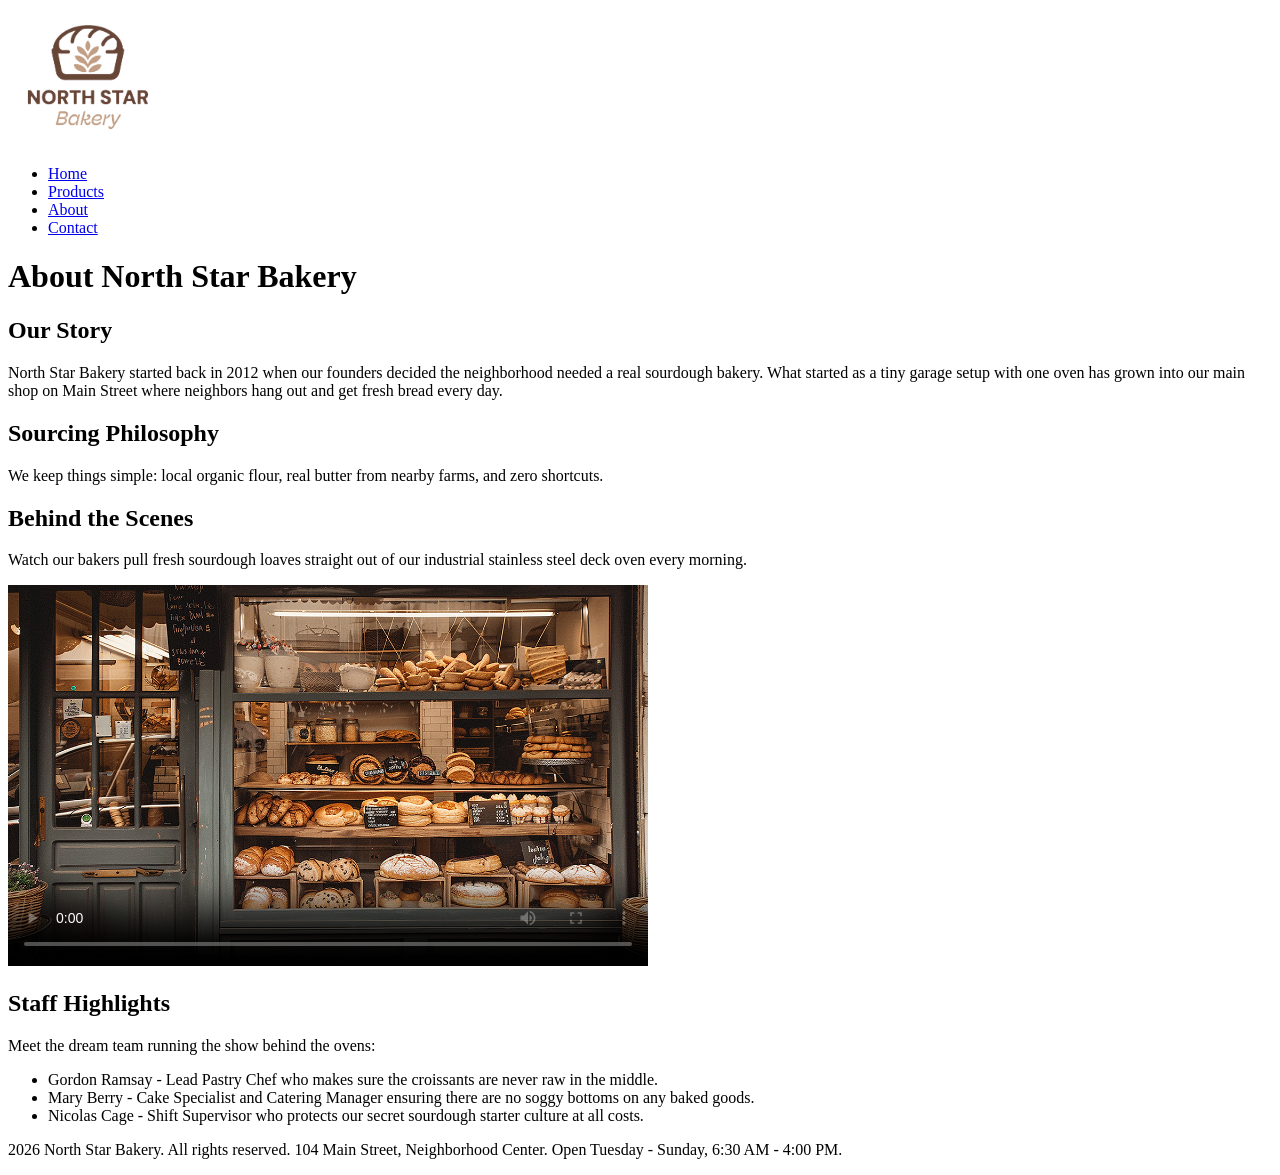
==== about.html @ 25b92d2e "initial commit" ====
<!DOCTYPE html>
<html lang="en">
<head>
  <title>North Star Bakery - About Us</title>
</head>
<body>
  <header>
    <img src="images/bakery-logo_c.png" alt="North Star Bakery logo" width="160" height="137">
    <nav>
      <ul>
        <li><a href="index.html">Home</a></li>
        <li><a href="products.html">Products</a></li>
        <li><a href="about.html">About</a></li>
        <li><a href="contact.html">Contact</a></li>
      </ul>
    </nav>
  </header>

  <main>
    <h1>About North Star Bakery</h1>

    <h2>Our Story</h2>
    <p>North Star Bakery started back in 2012 when our founders decided the neighborhood needed a real sourdough bakery. What started as a tiny garage setup with one oven has grown into our main shop on Main Street where neighbors hang out and get fresh bread every day.</p>

    <h2>Sourcing Philosophy</h2>
    <p>We keep things simple: local organic flour, real butter from nearby farms, and zero shortcuts. </p>

    <h2>Behind the Scenes</h2>
    <p>Watch our bakers pull fresh sourdough loaves straight out of our industrial stainless steel deck oven every morning.</p>
    <video src="assets/videos/bakery-behind-scenes_c.mp4" controls width="640" height="381" poster="images/bakery-storefront_c.png">
      Your browser does not support the video element. <a href="assets/videos/bakery-behind-scenes_c.mp4"> Download </a>
    </video>

    <h2>Staff Highlights</h2>
    <p>Meet the dream team running the show behind the ovens:</p>
    <ul>
      <li>Gordon Ramsay - Lead Pastry Chef who makes sure the croissants are never raw in the middle.</li>
      <li>Mary Berry - Cake Specialist and Catering Manager ensuring there are no soggy bottoms on any baked goods.</li>
      <li>Nicolas Cage - Shift Supervisor who protects our secret sourdough starter culture at all costs.</li>
    </ul>
  </main>

  <footer>
    <p>2026 North Star Bakery. All rights reserved. 104 Main Street, Neighborhood Center. Open Tuesday - Sunday, 6:30 AM - 4:00 PM.</p>
  </footer>
</body>
</html>
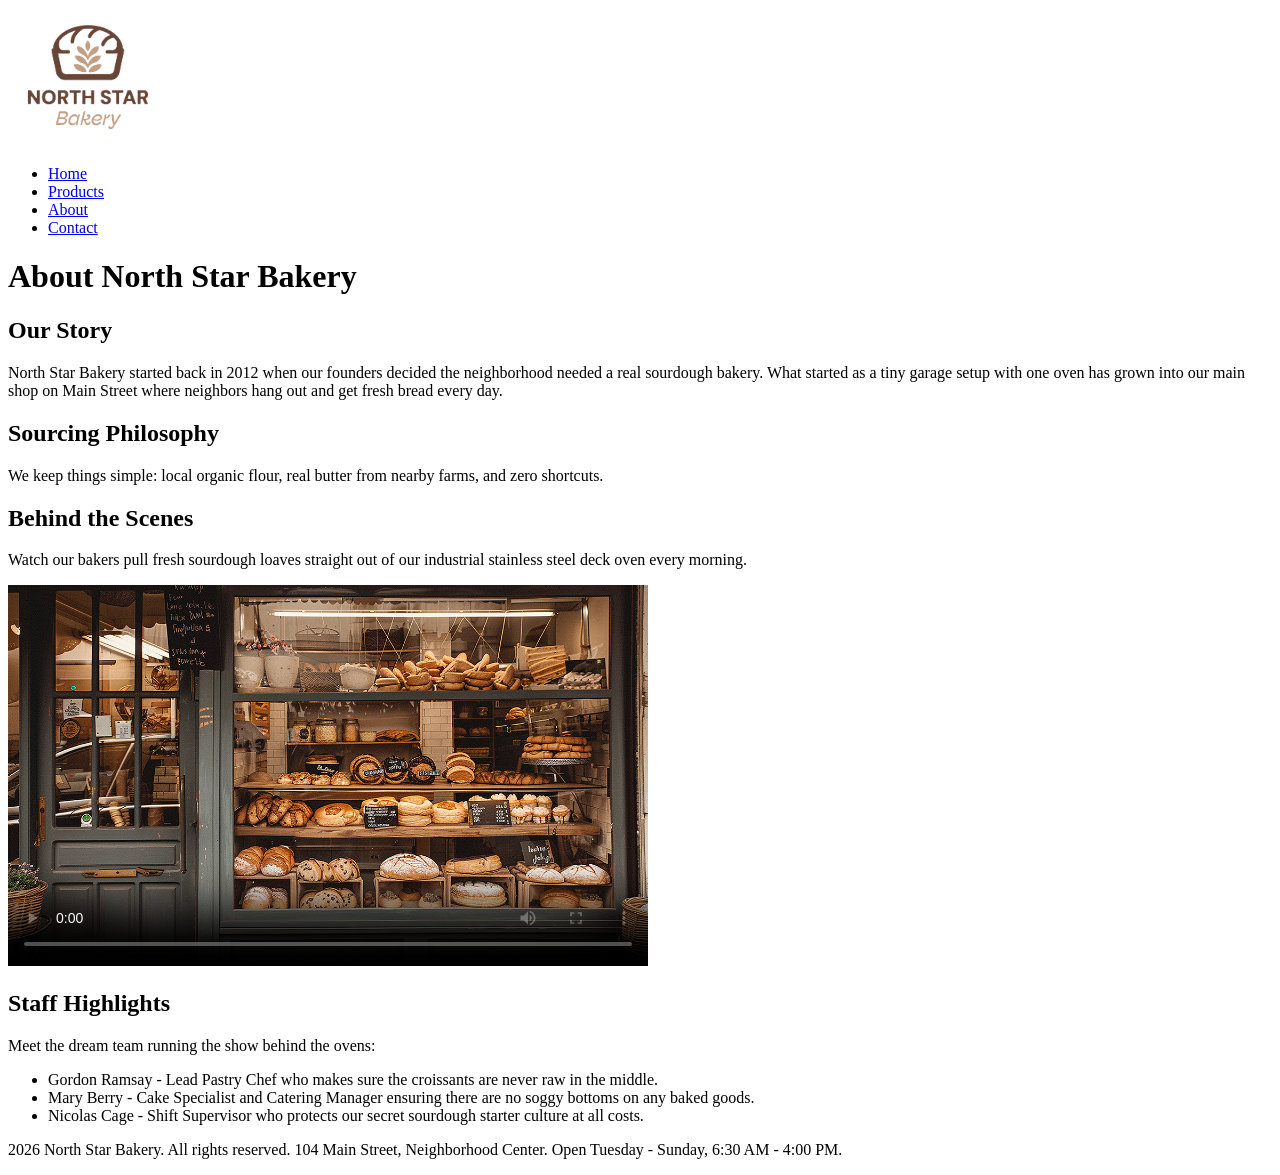
==== commit ae094754: "feat: add stylesheet" ====
--- a/about.html
+++ b/about.html
@@ -2,6 +2,7 @@
 <html lang="en">
 <head>
   <title>North Star Bakery - About Us</title>
+  <link rel="stylesheet" href="style.css">
 </head>
 <body>
   <header>
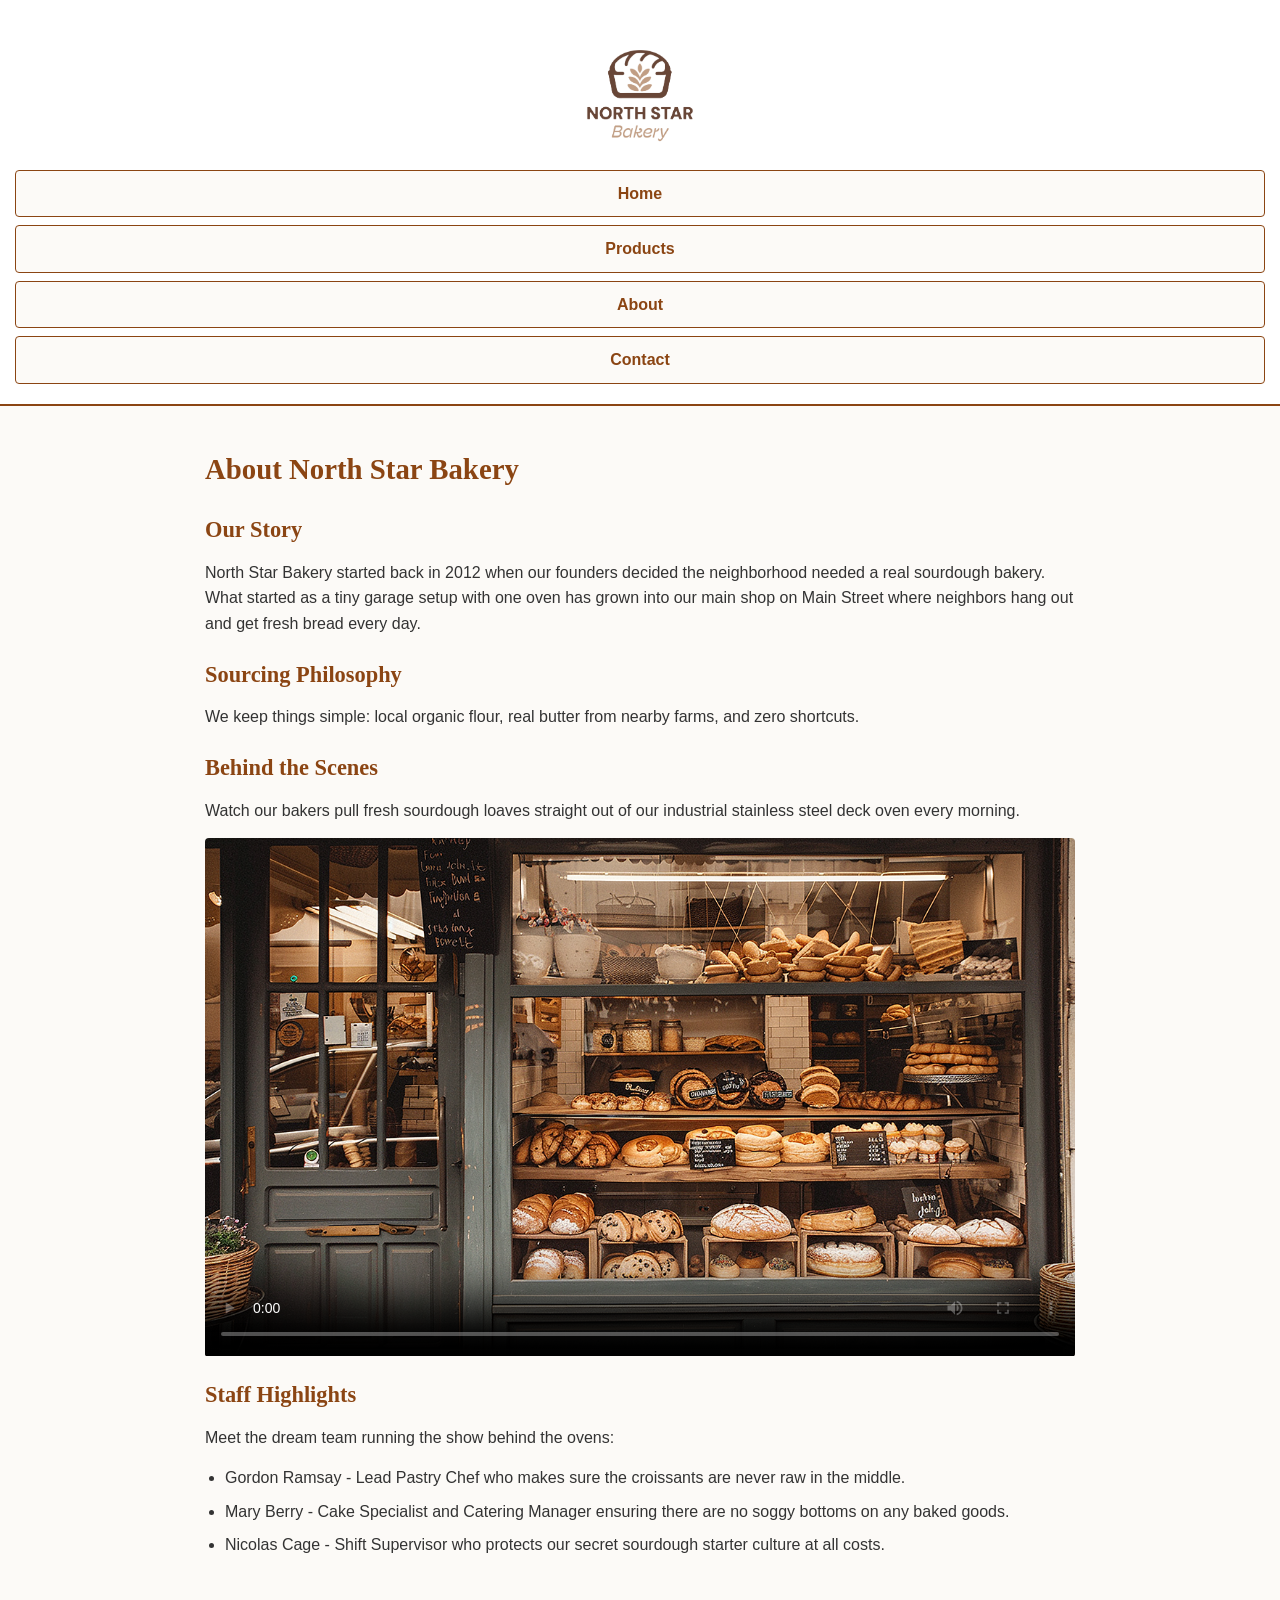
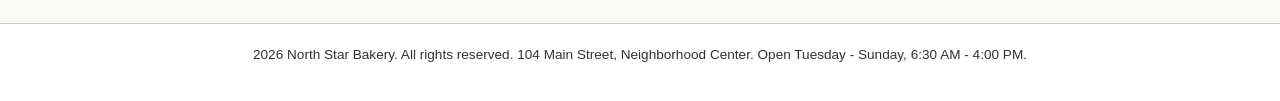
==== commit 4649c049: "fix: add viewport tag for mobile rendering in firefox's mobile emulator" ====
--- a/about.html
+++ b/about.html
@@ -3,6 +3,7 @@
 <head>
   <title>North Star Bakery - About Us</title>
   <link rel="stylesheet" href="style.css">
+  <meta name="viewport" content="width=device-width, initial-scale=1.0">
 </head>
 <body>
   <header>
--- a/style.css
+++ b/style.css
@@ -0,0 +1,191 @@
+* {
+  box-sizing: border-box;
+  margin: 0;
+  padding: 0;
+}
+
+body {
+  font-family: Arial, sans-serif;
+  color: #333333;
+  background-color: #fcfaf7;
+  line-height: 1.6;
+}
+
+h1, h2, h3 {
+  font-family: Georgia, serif;
+  color: #8b4513;
+  margin-bottom: 12px;
+  margin-top: 20px;
+}
+
+h1 {
+  font-size: 1.8rem;
+}
+
+h2 {
+  font-size: 1.4rem;
+}
+
+p {
+  margin-bottom: 15px;
+}
+
+a {
+  color: #8b4513;
+}
+
+a:hover {
+  color: #333333;
+}
+
+header {
+  display: flex;
+  flex-direction: column;
+  align-items: center;
+  background-color: #ffffff;
+  padding: 20px 15px;
+  border-bottom: 2px solid #8b4513;
+}
+
+header img {
+  max-width: 140px;
+  height: auto;
+  margin-bottom: 15px;
+}
+
+nav {
+  width: 100%;
+}
+
+nav ul {
+  list-style: none;
+  display: flex;
+  flex-direction: column;
+  gap: 8px;
+  width: 100%;
+}
+
+nav li a {
+  text-decoration: none;
+  font-weight: bold;
+  color: #8b4513;
+  background-color: #fcfaf7;
+  border: 1px solid #8b4513;
+  border-radius: 4px;
+  padding: 10px;
+  display: block;
+  text-align: center;
+}
+
+main {
+  width: 100%;
+  max-width: 900px;
+  margin: 0 auto;
+  padding: 20px 15px;
+}
+
+section {
+  margin-bottom: 25px;
+}
+
+img, picture img, video, audio {
+  width: 100%;
+  max-width: 100%;
+  height: auto;
+  display: block;
+  margin: 15px 0;
+  border-radius: 4px;
+}
+
+figure {
+  margin: 15px 0;
+}
+
+figcaption {
+  font-style: italic;
+  font-size: 0.9rem;
+  color: #555555;
+  margin-top: 5px;
+}
+
+main ul {
+  padding-left: 20px;
+  margin-bottom: 15px;
+}
+
+main li {
+  margin-bottom: 8px;
+}
+
+form {
+  background-color: #ffffff;
+  padding: 15px;
+  border: 1px solid #cccccc;
+  border-radius: 5px;
+  margin-top: 15px;
+}
+
+fieldset {
+  border: 1px solid #8b4513;
+  padding: 15px;
+  border-radius: 4px;
+}
+
+legend {
+  font-weight: bold;
+  color: #8b4513;
+  padding: 0 6px;
+}
+
+form p {
+  margin-bottom: 12px;
+}
+
+label {
+  display: block;
+  font-weight: bold;
+  margin-bottom: 4px;
+}
+
+input[type="text"],
+input[type="email"],
+input[type="date"],
+select,
+textarea {
+  width: 100%;
+  padding: 10px;
+  border: 1px solid #cccccc;
+  border-radius: 4px;
+  font-family: inherit;
+  font-size: 1rem;
+}
+
+textarea {
+  resize: vertical;
+  min-height: 90px;
+}
+
+button[type="submit"] {
+  width: 100%;
+  background-color: #8b4513;
+  color: #ffffff;
+  border: none;
+  padding: 12px;
+  font-size: 1rem;
+  font-weight: bold;
+  border-radius: 4px;
+  cursor: pointer;
+}
+
+button[type="submit"]:hover {
+  background-color: #333333;
+}
+
+footer {
+  text-align: center;
+  background-color: #ffffff;
+  padding: 20px 15px;
+  margin-top: 30px;
+  border-top: 1px solid #cccccc;
+  font-size: 0.85rem;
+}
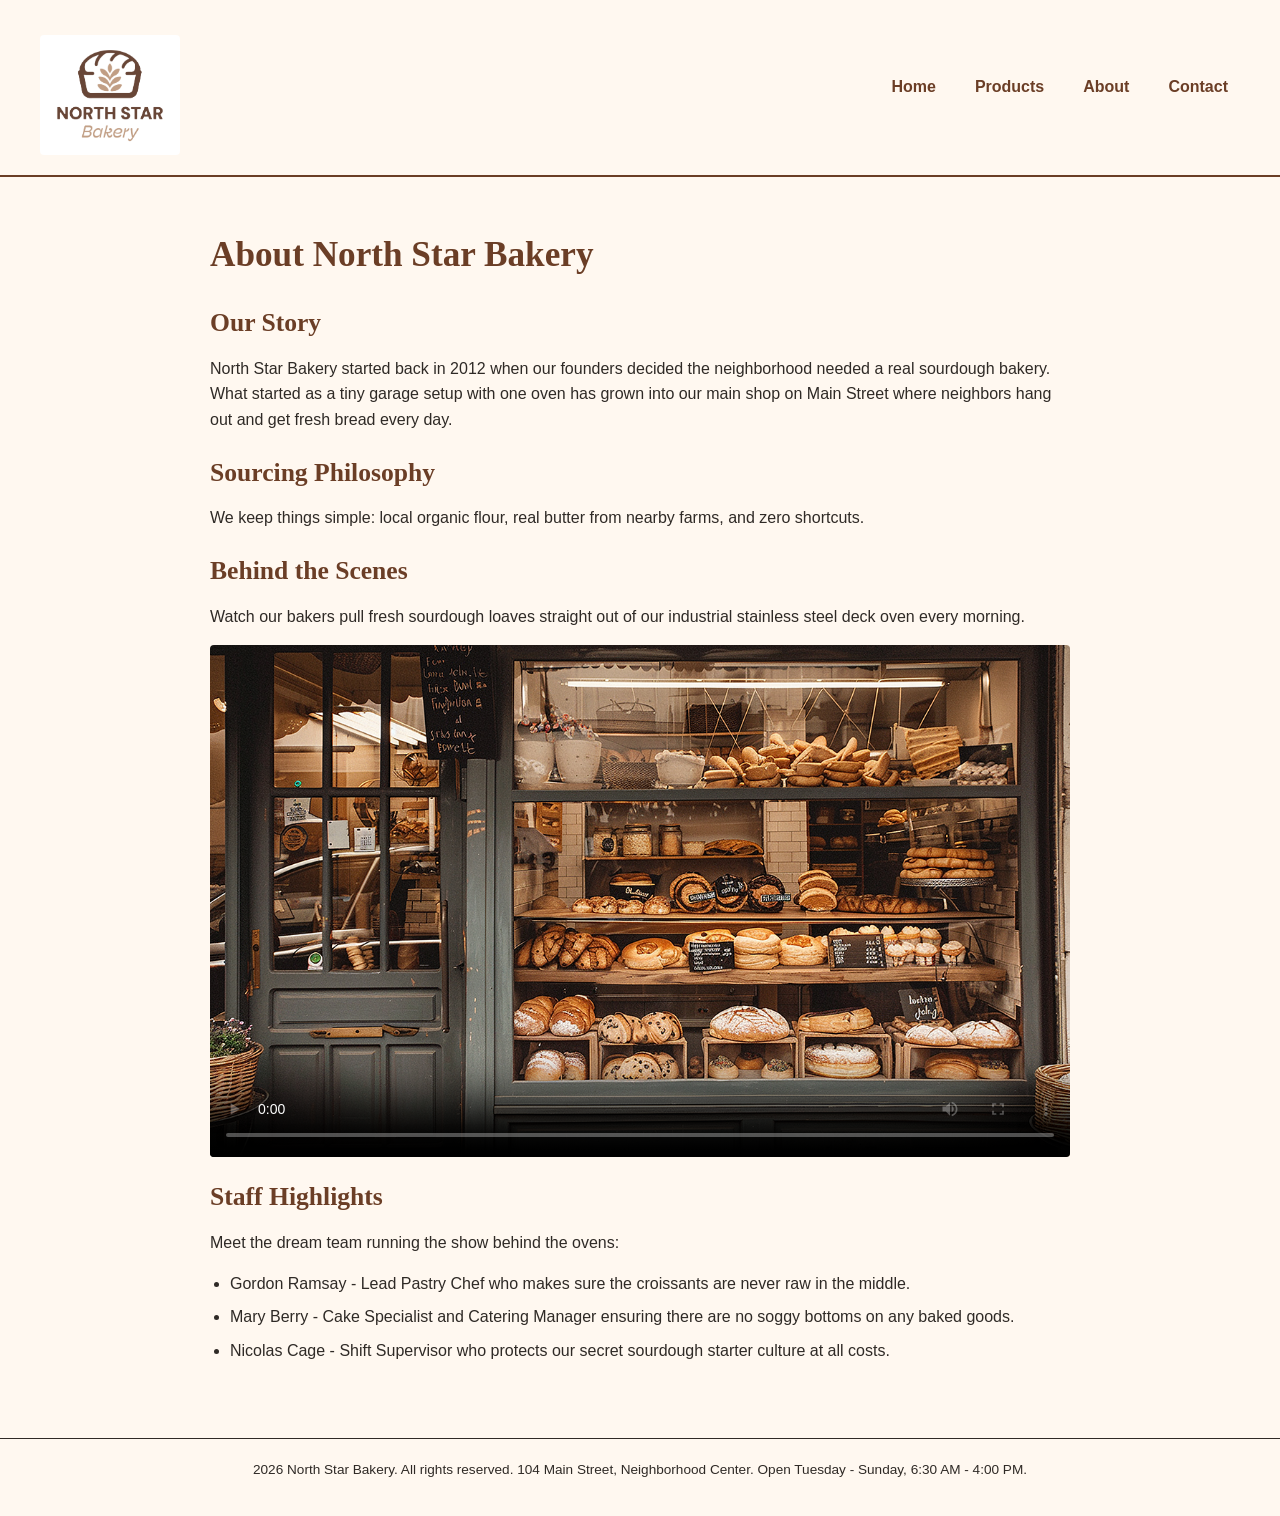
==== commit 0e9496fb: "feat: add script.js" ====
--- a/about.html
+++ b/about.html
@@ -4,6 +4,7 @@
   <title>North Star Bakery - About Us</title>
   <link rel="stylesheet" href="style.css">
   <meta name="viewport" content="width=device-width, initial-scale=1.0">
+  <script src="script.js" defer></script>
 </head>
 <body>
   <header>
--- a/style.css
+++ b/style.css
@@ -6,14 +6,14 @@
 
 body {
   font-family: Arial, sans-serif;
-  color: #333333;
-  background-color: #fcfaf7;
+  color: #2F2A26;
+  background-color: #FFF8F0;
   line-height: 1.6;
 }
 
 h1, h2, h3 {
   font-family: Georgia, serif;
-  color: #8b4513;
+  color: #6B3E26;
   margin-bottom: 12px;
   margin-top: 20px;
 }
@@ -31,20 +31,20 @@
 }
 
 a {
-  color: #8b4513;
+  color: #6B3E26;
 }
 
 a:hover {
-  color: #333333;
+  color: #2F2A26;
 }
 
 header {
   display: flex;
   flex-direction: column;
   align-items: center;
-  background-color: #ffffff;
+  background-color: #FFF8F0;
   padding: 20px 15px;
-  border-bottom: 2px solid #8b4513;
+  border-bottom: 2px solid #6B3E26;
 }
 
 header img {
@@ -68,9 +68,9 @@
 nav li a {
   text-decoration: none;
   font-weight: bold;
-  color: #8b4513;
-  background-color: #fcfaf7;
-  border: 1px solid #8b4513;
+  color: #6B3E26;
+  background-color: #FFF8F0;
+  border: 1px solid #6B3E26;
   border-radius: 4px;
   padding: 10px;
   display: block;
@@ -104,7 +104,7 @@
 figcaption {
   font-style: italic;
   font-size: 0.9rem;
-  color: #555555;
+  color: #2F2A26;
   margin-top: 5px;
 }
 
@@ -118,22 +118,22 @@
 }
 
 form {
-  background-color: #ffffff;
+  background-color: #FFF8F0;
   padding: 15px;
-  border: 1px solid #cccccc;
+  border: 1px solid #2F2A26;
   border-radius: 5px;
   margin-top: 15px;
 }
 
 fieldset {
-  border: 1px solid #8b4513;
+  border: 1px solid #6B3E26;
   padding: 15px;
   border-radius: 4px;
 }
 
 legend {
   font-weight: bold;
-  color: #8b4513;
+  color: #6B3E26;
   padding: 0 6px;
 }
 
@@ -154,10 +154,12 @@
 textarea {
   width: 100%;
   padding: 10px;
-  border: 1px solid #cccccc;
+  border: 1px solid #2F2A26;
   border-radius: 4px;
   font-family: inherit;
   font-size: 1rem;
+  background-color: #FFF8F0;
+  color: #2F2A26;
 }
 
 textarea {
@@ -167,8 +169,8 @@
 
 button[type="submit"] {
   width: 100%;
-  background-color: #8b4513;
-  color: #ffffff;
+  background-color: #6B3E26;
+  color: #FFF8F0;
   border: none;
   padding: 12px;
   font-size: 1rem;
@@ -178,14 +180,67 @@
 }
 
 button[type="submit"]:hover {
-  background-color: #333333;
+  background-color: #D88C5A;
 }
 
 footer {
   text-align: center;
-  background-color: #ffffff;
+  background-color: #FFF8F0;
   padding: 20px 15px;
   margin-top: 30px;
-  border-top: 1px solid #cccccc;
+  border-top: 1px solid #2F2A26;
   font-size: 0.85rem;
 }
+
+@media (min-width: 768px) {
+  h1 {
+    font-size: 2.2rem;
+  }
+
+  h2 {
+    font-size: 1.6rem;
+  }
+
+  header {
+    flex-direction: row;
+    justify-content: space-between;
+    padding: 20px 40px;
+  }
+
+  header img {
+    margin-bottom: 0;
+  }
+
+  nav {
+    width: auto;
+  }
+
+  nav ul {
+    flex-direction: row;
+    gap: 15px;
+    width: auto;
+  }
+
+  nav li a {
+    background-color: transparent;
+    border: none;
+    padding: 8px 12px;
+  }
+
+  nav li a:hover {
+    background-color: #FFF8F0;
+  }
+
+  main {
+    padding: 30px 20px;
+  }
+
+  form {
+    padding: 25px;
+  }
+
+  button[type="submit"] {
+    width: auto;
+    padding: 10px 24px;
+  }
+}
